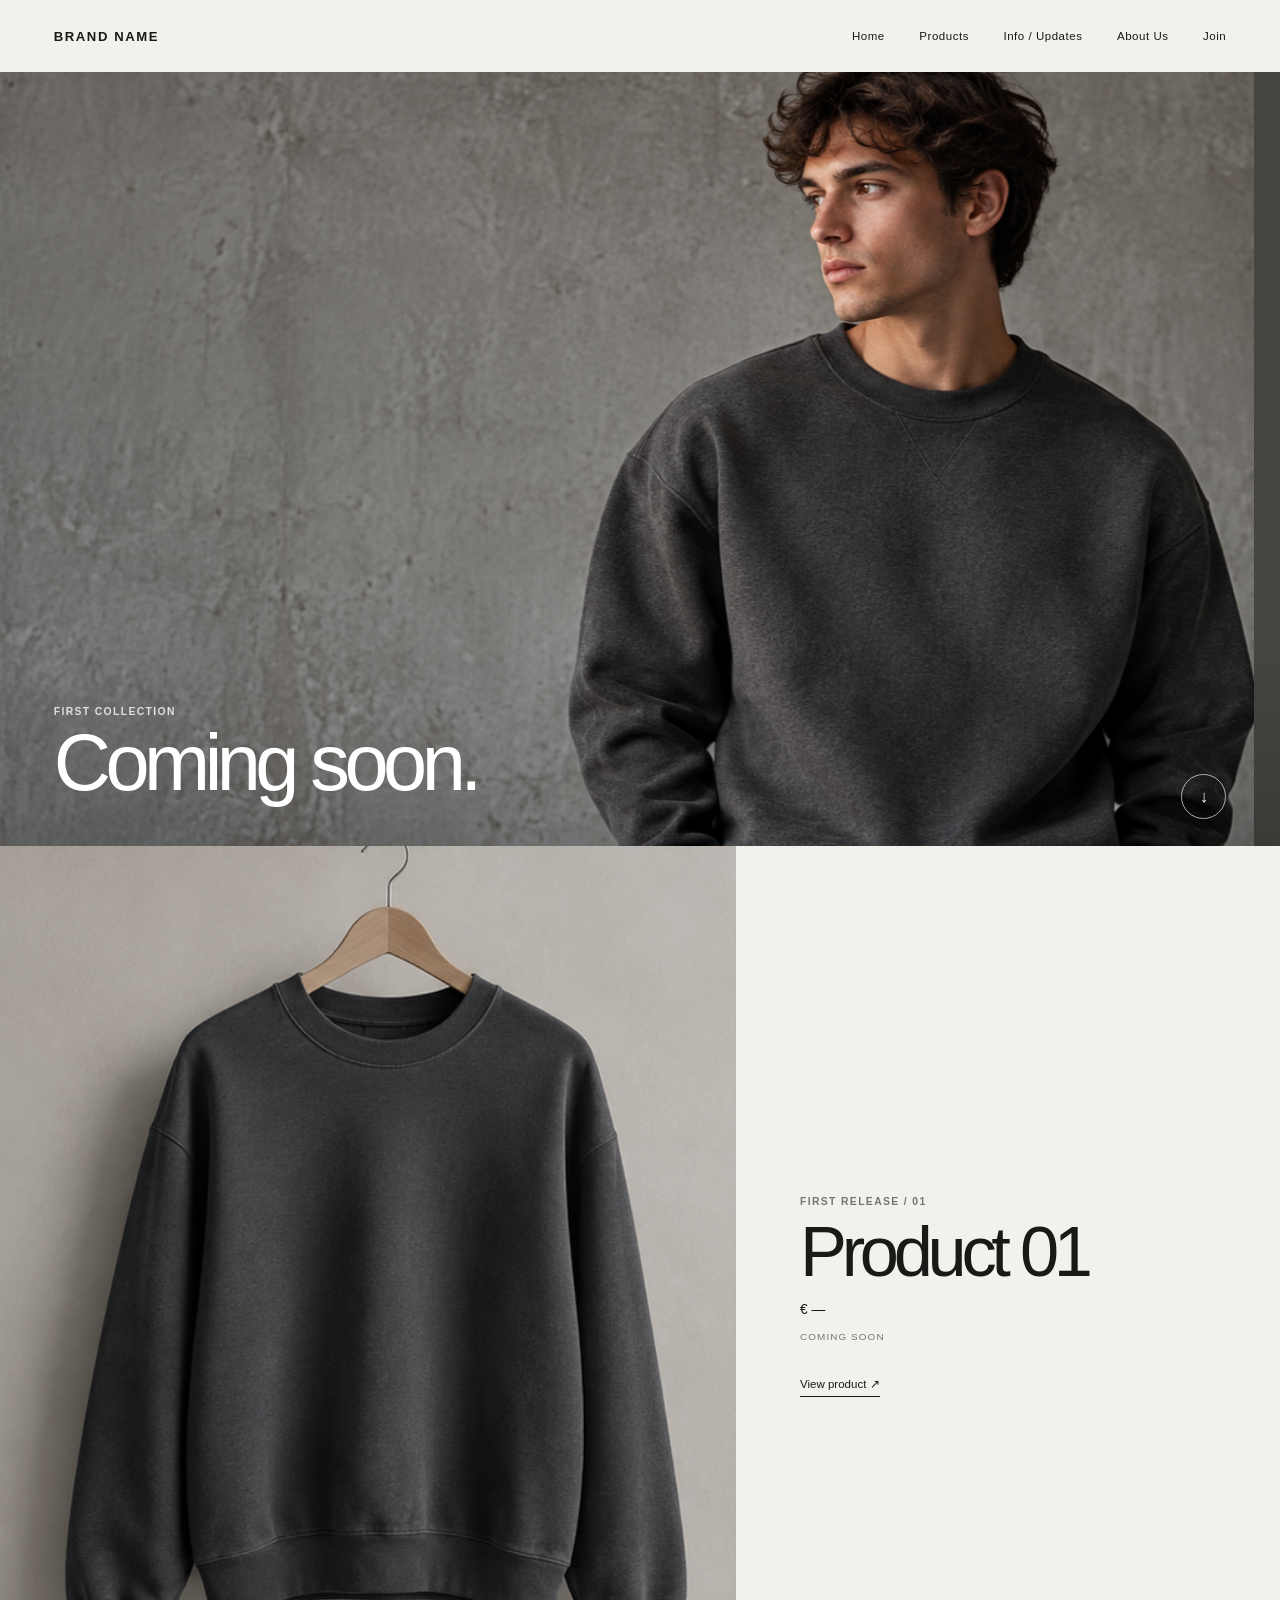
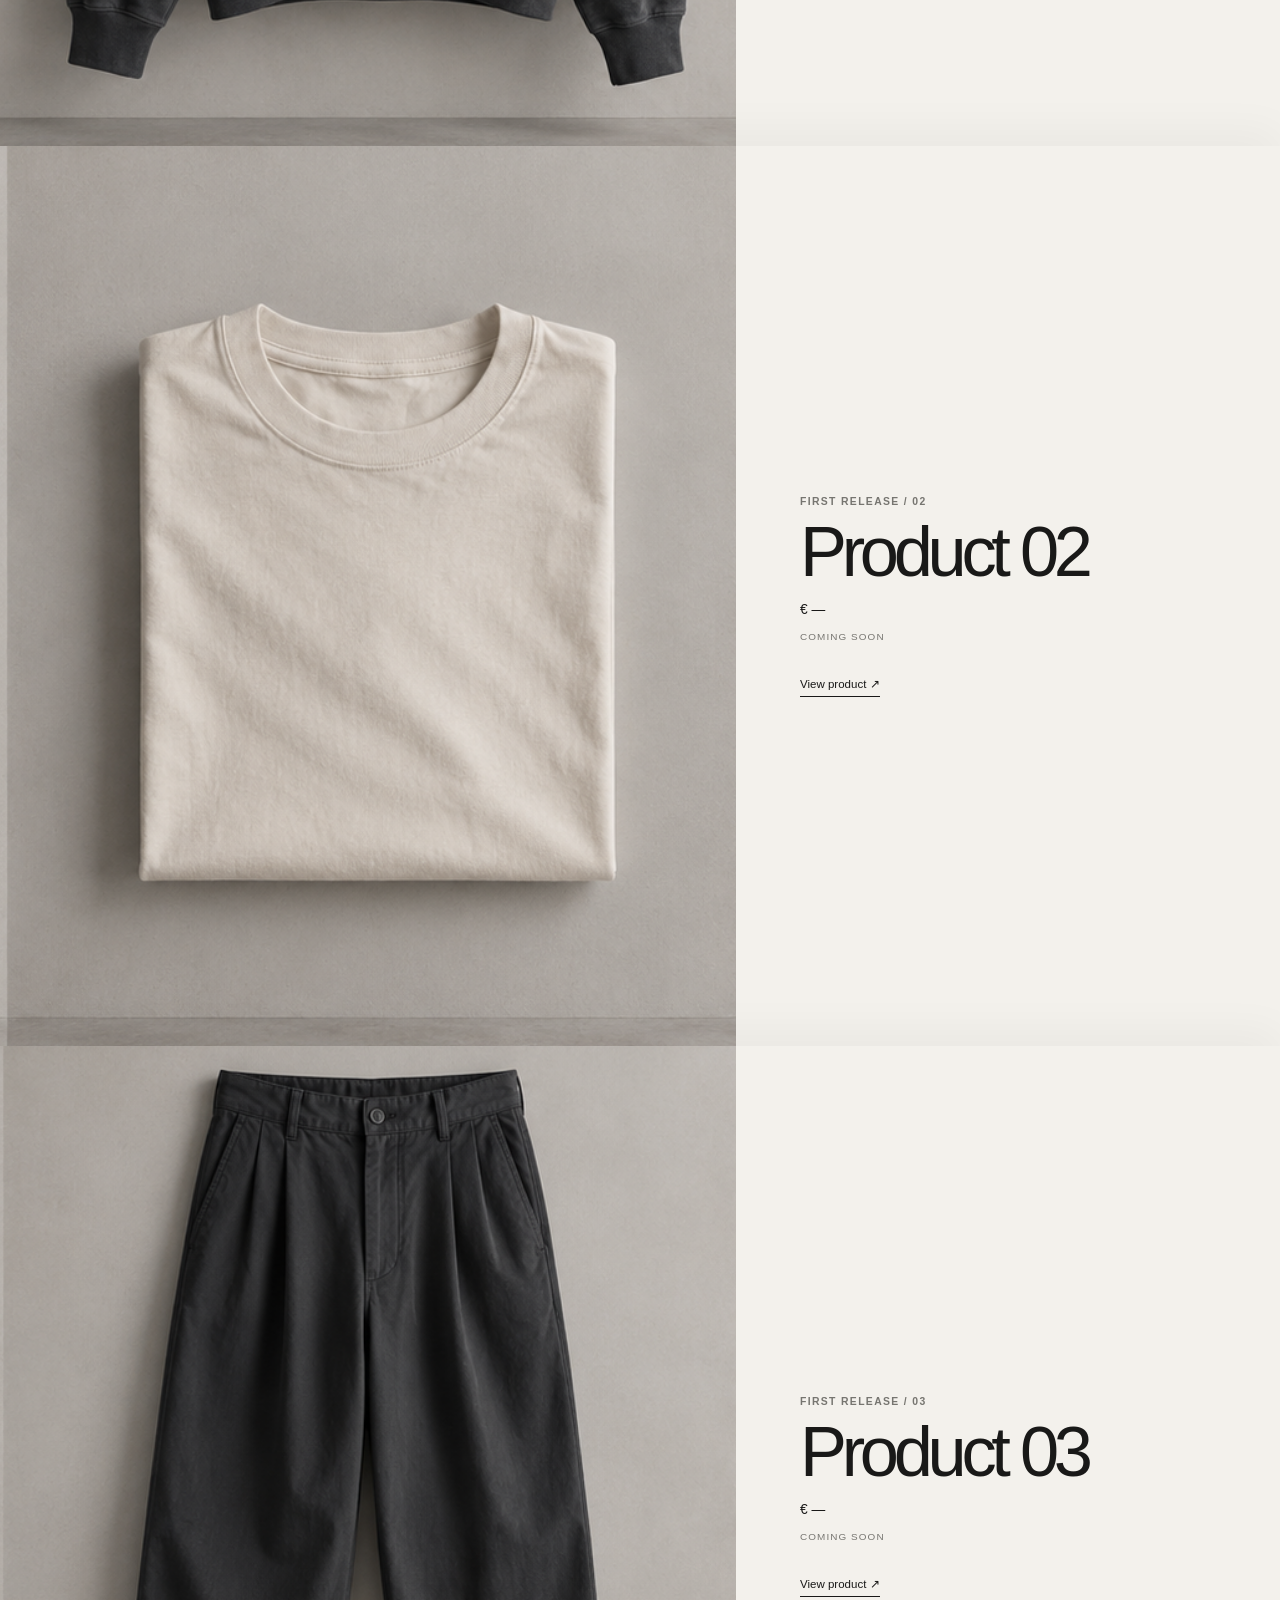
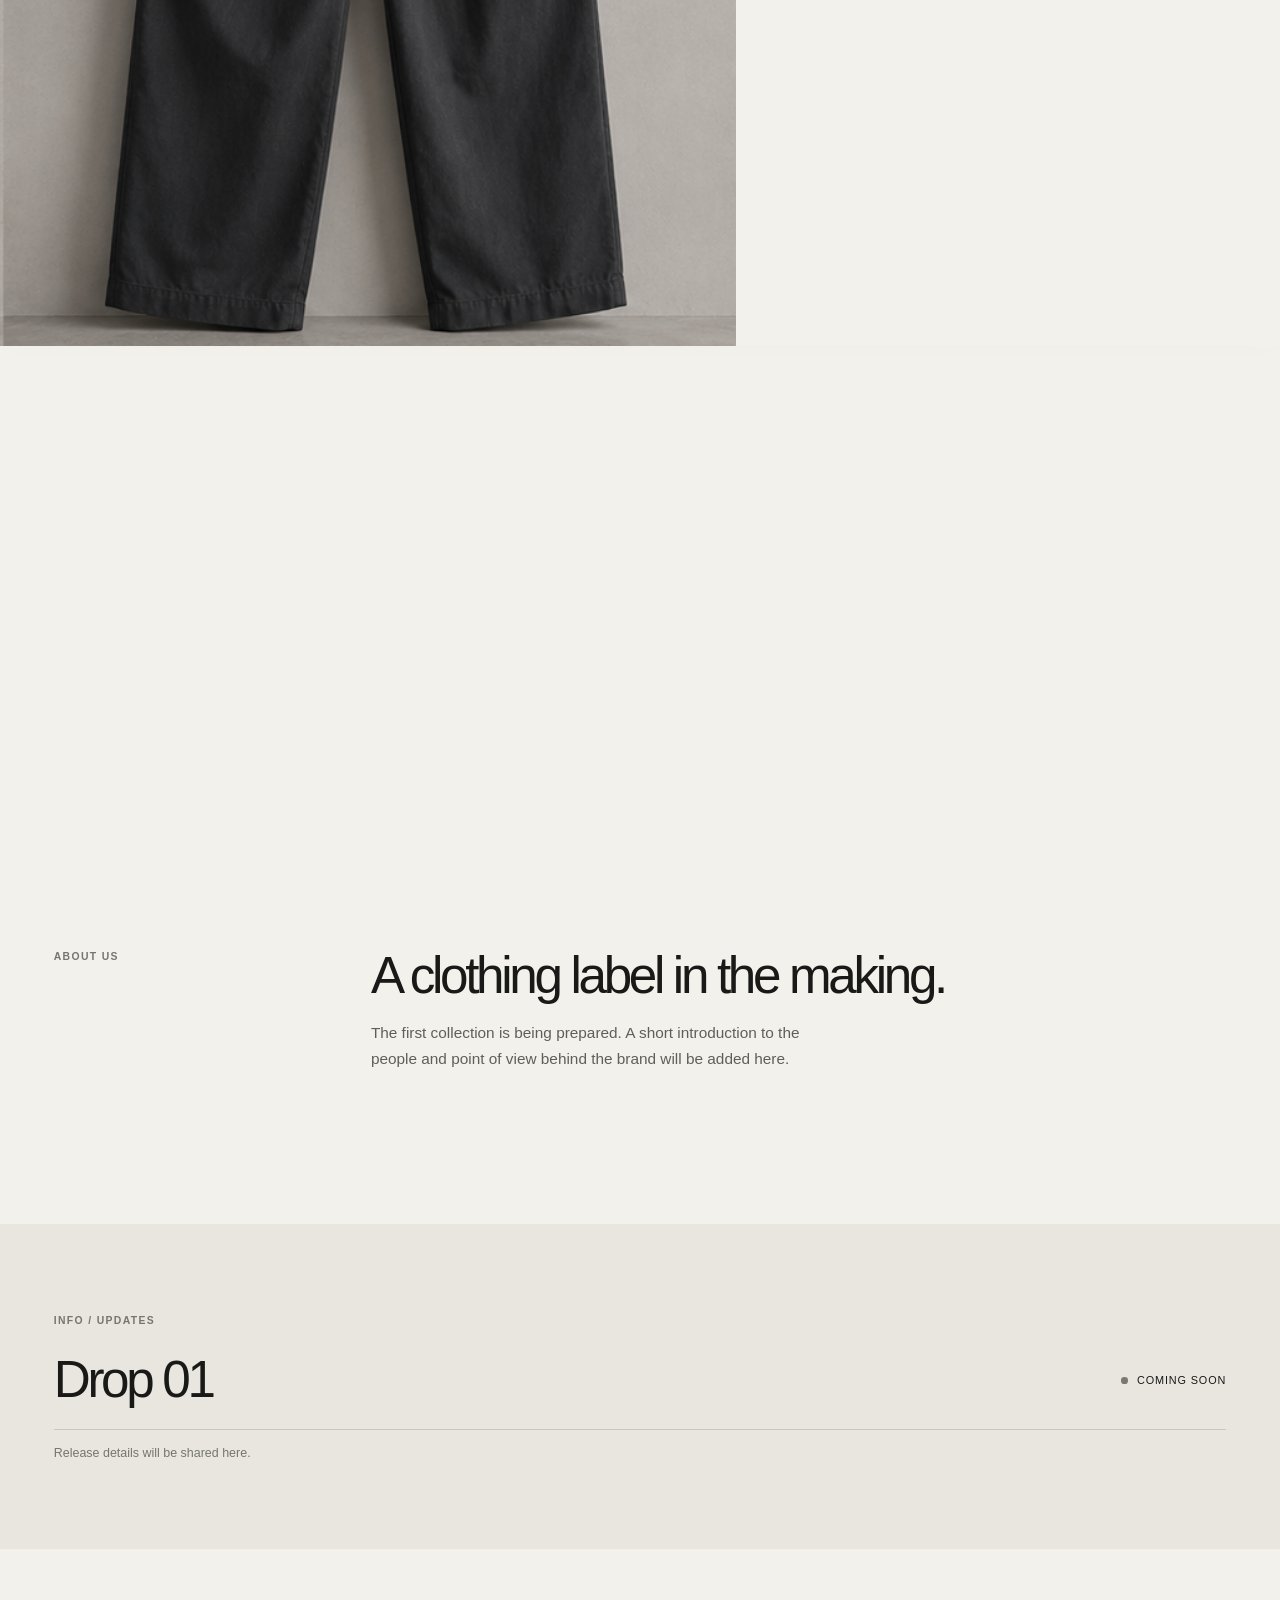
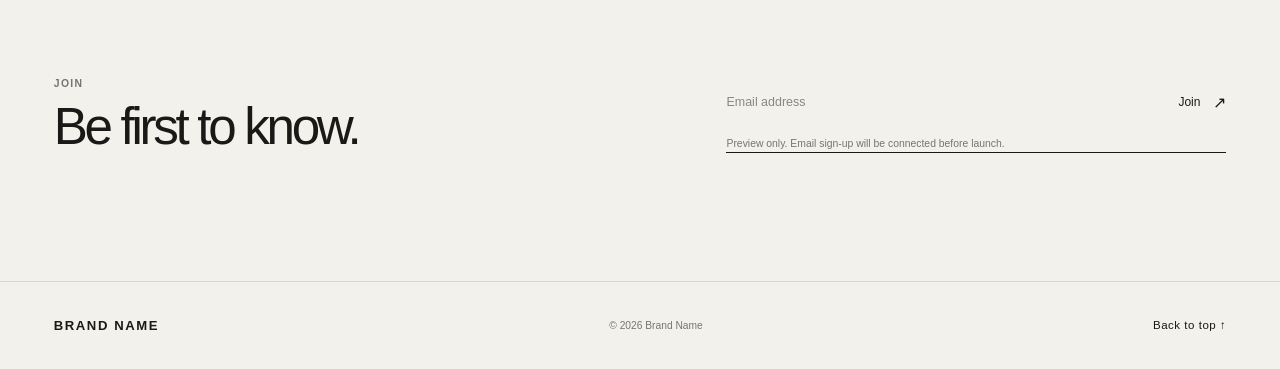
==== index.html @ 7b5a67ce "Initial commit - Fashion site book" ====
<!doctype html>
<html lang="en">
  <head>
    <meta charset="utf-8">
    <meta name="viewport" content="width=device-width, initial-scale=1">
    <meta name="theme-color" content="#f3f1ec">
    <meta name="description" content="A minimal preview for an independent fashion label. First collection coming soon.">
    <title>Brand Name — First Collection</title>
    <link rel="stylesheet" href="styles.css">
    <script src="app.js" defer></script>
  </head>
  <body>
    <a class="skip-link" href="#main">Skip to content</a>

    <header class="site-header" id="top">
      <a class="wordmark" href="#home" aria-label="Brand Name, home">BRAND NAME</a>
      <button class="menu-toggle" type="button" aria-expanded="false" aria-controls="site-nav">
        <span class="menu-toggle__label">Menu</span>
        <span class="menu-toggle__icon" aria-hidden="true"></span>
      </button>
      <nav class="site-nav" id="site-nav" aria-label="Main navigation">
        <a href="#home">Home</a>
        <a href="#products">Products</a>
        <a href="#updates">Info / Updates</a>
        <a href="#about">About Us</a>
        <a href="#join">Join</a>
      </nav>
    </header>

    <main id="main">
      <div class="opening-scene">
        <div class="opening-backdrop" aria-hidden="true">
          <img class="hero__image" src="assets/hero-editorial.png" alt="">
          <div class="hero__shade"></div>
        </div>
        <section class="hero" id="home" aria-labelledby="hero-title">
          <div class="hero__copy">
            <p class="eyebrow">First collection</p>
            <h1 id="hero-title">Coming soon.</h1>
          </div>
          <a class="hero__scroll" href="#products" aria-label="Explore products">
            <span aria-hidden="true">↓</span>
          </a>
        </section>

        <section class="products" id="products" aria-label="The first release">
          <div class="products__inner">
            <div class="product-book" id="product-book" aria-live="polite"></div>
          </div>
        </section>
      </div>

      <section class="intro section-wrap" id="about" aria-labelledby="about-title">
        <p class="eyebrow">About us</p>
        <div class="intro__body">
          <h2 id="about-title">A clothing label in the making.</h2>
          <p>The first collection is being prepared. A short introduction to the people and point of view behind the brand will be added here.</p>
        </div>
      </section>

      <section class="updates" id="updates" aria-labelledby="updates-title">
        <div class="updates__inner">
          <p class="eyebrow">Info / Updates</p>
          <div class="updates__row">
            <h2 id="updates-title">Drop 01</h2>
            <p class="updates__status"><span class="status-dot" aria-hidden="true"></span> Coming soon</p>
          </div>
          <p class="updates__copy">Release details will be shared here.</p>
        </div>
      </section>

      <section class="join section-wrap" id="join" aria-labelledby="join-title">
        <div class="join__copy">
          <p class="eyebrow">Join</p>
          <h2 id="join-title">Be first to know.</h2>
        </div>
        <form class="signup" id="signup-form">
          <label class="visually-hidden" for="email">Email address</label>
          <input id="email" name="email" type="email" placeholder="Email address" autocomplete="email" required>
          <button type="submit">Join <span aria-hidden="true">↗</span></button>
          <p class="signup__note" id="signup-note" aria-live="polite">Preview only. Email sign-up will be connected before launch.</p>
        </form>
      </section>
    </main>

    <footer class="site-footer">
      <a class="wordmark" href="#top">BRAND NAME</a>
      <p>© <span id="year">2026</span> Brand Name</p>
      <a class="back-to-top" href="#top">Back to top ↑</a>
    </footer>
  </body>
</html>
---- styles.css ----
:root {
  color-scheme: light;
  --paper: #f3f1ec;
  --ink: #191918;
  --muted: #767570;
  --line: #d8d6cf;
  --page-gutter: clamp(1.2rem, 4.2vw, 4.5rem);
  --content-width: 1440px;
  font-family: Arial, Helvetica, sans-serif;
  font-synthesis: none;
  text-rendering: optimizeLegibility;
  -webkit-font-smoothing: antialiased;
  -moz-osx-font-smoothing: grayscale;
}

* { box-sizing: border-box; }
html { scroll-behavior: smooth; scroll-padding-top: 5.5rem; }
body { margin: 0; background: var(--paper); color: var(--ink); }
img { display: block; max-width: 100%; }
a { color: inherit; text-decoration: none; }
button, input { color: inherit; font: inherit; }
button, a, input { -webkit-tap-highlight-color: transparent; }
:focus-visible { outline: 2px solid currentColor; outline-offset: 4px; }

.skip-link {
  position: fixed; z-index: 20; top: .75rem; left: .75rem; padding: .75rem 1rem;
  transform: translateY(-160%); background: var(--ink); color: var(--paper);
}
.skip-link:focus { transform: translateY(0); }

.site-header {
  position: relative; z-index: 10; display: flex; align-items: center; justify-content: space-between;
  min-height: 4.5rem; padding: 0 var(--page-gutter); background: var(--paper);
}
.wordmark { font-size: .82rem; font-weight: 700; letter-spacing: .12em; white-space: nowrap; }
.site-nav { display: flex; align-items: center; gap: clamp(1.1rem, 2.7vw, 2.7rem); }
.site-nav a, .back-to-top { font-size: .72rem; letter-spacing: .045em; }
.site-nav a { transition: opacity .18s ease; }
.site-nav a:hover, .back-to-top:hover { opacity: .55; }
.menu-toggle { display: none; }

.opening-scene { position: relative; isolation: isolate; }
.opening-backdrop { position: sticky; z-index: 0; top: 0; height: 100svh; margin-bottom: -100svh; overflow: hidden; background: #454542; }
.hero { position: relative; z-index: 1; height: min(100svh, 960px); min-height: 520px; overflow: visible; color: #fff; }
.hero__image { position: absolute; inset: -2%; width: 104%; height: 104%; object-fit: cover; object-position: center 38%; transform: translate3d(var(--hero-x, 0), var(--hero-y, 0), 0) scale(var(--hero-scale, 1)); transition: transform .7s cubic-bezier(.2,.7,.2,1); will-change: transform; }
.hero__shade { position: absolute; inset: 0; background: linear-gradient(90deg, rgb(0 0 0 / 28%), transparent 70%), linear-gradient(0deg, rgb(0 0 0 / 23%), transparent 36%); }
.hero__copy { position: absolute; left: var(--page-gutter); bottom: clamp(10rem, 19vh, 13rem); transform: translate3d(calc(var(--hero-x, 0) * -.28), calc(var(--hero-y, 0) * -.28), 0); transition: transform .7s cubic-bezier(.2,.7,.2,1); }
.eyebrow { margin: 0; color: var(--muted); font-size: .65rem; font-weight: 600; letter-spacing: .13em; line-height: 1.4; text-transform: uppercase; }
.hero .eyebrow { color: rgb(255 255 255 / 78%); }
.hero h1 { margin: .42rem 0 0; font-size: clamp(2.5rem, 6.2vw, 6.6rem); font-weight: 500; letter-spacing: -.07em; line-height: .94; }
.hero__scroll { position: absolute; right: var(--page-gutter); bottom: clamp(9rem, 17vh, 12rem); display: grid; width: 2.8rem; height: 2.8rem; place-items: center; border: 1px solid rgb(255 255 255 / 65%); border-radius: 50%; color: #fff; font-size: 1.05rem; transition: color .25s ease, background .25s ease, transform .3s cubic-bezier(.2,.7,.2,1); animation: settle 2.8s ease-in-out infinite; }
.hero__scroll:hover { background: #fff; color: var(--ink); transform: scale(1.08); animation-play-state: paused; }
@keyframes settle { 50% { translate: 0 6px; } }

.section-wrap { width: min(100%, var(--content-width)); margin-inline: auto; padding-inline: var(--page-gutter); }
.intro { display: grid; grid-template-columns: minmax(130px, .5fr) 1.5fr; gap: 2rem; padding-block: clamp(5.5rem, 12vw, 11rem); }
.intro__body { max-width: 720px; }
.intro h2, .section-heading h2, .updates h2, .join h2 { margin: 0; font-size: clamp(2rem, 4vw, 4.3rem); font-weight: 500; letter-spacing: -.065em; line-height: 1.02; }
.intro__body p { max-width: 430px; margin: 1.15rem 0 0; color: #5f5e59; font-size: clamp(.92rem, 1.2vw, 1.05rem); line-height: 1.65; }

.products { position: relative; z-index: 2; width: 100%; margin-top: -14svh; padding: 0; background: transparent; }
.products__inner { width: 100%; margin-inline: auto; }
.book-entry { position: relative; z-index: var(--page-order); height: 150svh; margin-bottom: -50svh; }
.book-entry:last-child { margin-bottom: 0; }
.book-page { position: sticky; top: 0; z-index: 1; display: grid; grid-template-columns: minmax(0, 1.15fr) minmax(300px, .85fr); height: 100svh; min-height: 560px; overflow: hidden; background: var(--paper); box-shadow: 0 -1rem 2.5rem rgb(0 0 0 / 4%); }
.book-page__image { min-width: 0; background-color: #dedbd4; background-image: url("assets/product-placeholders.png"); background-repeat: no-repeat; background-size: 300% auto; background-position-y: 45%; }
.book-page__image--1 { background-position-x: 0%; }
.book-page__image--2 { background-position-x: 50%; }
.book-page__image--3 { background-position-x: 100%; }
.book-page__info { display: flex; flex-direction: column; justify-content: center; align-items: flex-start; padding: clamp(1.5rem, 5vw, 6rem); }
.book-page__info h2 { margin: .6rem 0 1rem; font-size: clamp(2.3rem, 5.5vw, 6rem); font-weight: 500; letter-spacing: -.075em; line-height: .95; }
.book-page__price { margin: 0; font-size: .86rem; }
.book-page__availability { margin: .85rem 0 0; color: var(--muted); font-size: .62rem; letter-spacing: .11em; text-transform: uppercase; }
.book-page__link { margin-top: 2.2rem; padding-bottom: .3rem; border-bottom: 1px solid currentColor; font-size: .72rem; transition: opacity .2s ease; }
.book-page__link:hover { opacity: .55; }

.updates { padding: clamp(3.5rem, 7vw, 6.5rem) var(--page-gutter); background: #e8e6df; }
.updates__inner { width: min(100%, calc(var(--content-width) - var(--page-gutter) * 2)); margin-inline: auto; }
.updates__row { display: flex; align-items: center; justify-content: space-between; gap: 1.5rem; margin-top: 1.6rem; padding-bottom: 1.4rem; border-bottom: 1px solid #c9c7c0; }
.updates__status { display: flex; align-items: center; gap: .55rem; margin: 0; font-size: .68rem; text-transform: uppercase; letter-spacing: .08em; white-space: nowrap; }
.status-dot { width: .42rem; height: .42rem; border-radius: 50%; background: #797970; }
.updates__copy { margin: 1rem 0 0; color: var(--muted); font-size: .78rem; }

.join { display: grid; grid-template-columns: 1fr minmax(250px, .8fr); align-items: end; gap: 3rem; padding-block: clamp(5rem, 10vw, 9rem); }
.join h2 { margin-top: .55rem; }
.signup { display: grid; grid-template-columns: 1fr auto; align-items: center; border-bottom: 1px solid var(--ink); }
.signup input { min-width: 0; padding: .85rem 0; border: 0; border-radius: 0; background: transparent; font-size: .78rem; }
.signup input::placeholder { color: #898781; opacity: 1; }
.signup input:focus { outline: 0; }
.signup:focus-within { outline: 2px solid var(--ink); outline-offset: 5px; }
.signup button { display: flex; align-items: center; gap: .8rem; padding: .85rem 0 .85rem 1rem; border: 0; background: none; cursor: pointer; font-size: .75rem; }
.signup button span { font-size: 1rem; transition: transform .18s ease; }
.signup button:hover span { transform: translate(2px, -2px); }
.signup__note { grid-column: 1 / -1; margin: .7rem 0 0; color: var(--muted); font-size: .65rem; line-height: 1.5; }
.visually-hidden { position: absolute; width: 1px; height: 1px; overflow: hidden; clip: rect(0, 0, 0, 0); white-space: nowrap; clip-path: inset(50%); }

.site-footer { display: flex; align-items: center; justify-content: space-between; gap: 1rem; min-height: 5.5rem; padding: 1.2rem var(--page-gutter); border-top: 1px solid var(--line); }
.site-footer p { margin: 0; color: var(--muted); font-size: .64rem; }

.product-banner { display: grid; grid-template-columns: minmax(0, 1.35fr) minmax(260px, .65fr); min-height: calc(100svh - 4.5rem); }
.product-banner__image { min-height: 480px; background-color: #dedbd4; background-image: url("assets/product-placeholders.png"); background-repeat: no-repeat; background-size: 300% auto; }
.product-banner__image--one { background-position: 0% 45%; }
.product-banner__image--two { background-position: 50% 45%; }
.product-banner__image--three { background-position: 100% 45%; }
.product-banner__info { display: flex; flex-direction: column; justify-content: flex-end; align-items: flex-start; padding: clamp(1.5rem, 4vw, 4rem); background: var(--paper); }
.product-banner__back { margin-bottom: auto; font-size: .7rem; }
.product-banner__back:hover { opacity: .55; }
.product-banner__info h1 { margin: .5rem 0 1.2rem; font-size: clamp(2.1rem, 4vw, 4rem); font-weight: 500; letter-spacing: -.065em; line-height: 1; }
.product-banner__price { margin: 0; font-size: .88rem; }
.product-banner__availability { margin: 1.2rem 0 0; color: var(--muted); font-size: .64rem; letter-spacing: .11em; text-transform: uppercase; }
.product-banner__note { max-width: 21rem; margin: 1rem 0 0; color: var(--muted); font-size: .72rem; line-height: 1.55; }

html.motion-ready .reveal { opacity: 0; transform: translateY(20px); transition: opacity .7s ease, transform .7s cubic-bezier(.2,.7,.2,1); }
html.motion-ready .reveal.is-visible { opacity: 1; transform: translateY(0); }

@media (min-width: 1500px) {
  .hero__image { object-position: center 35%; }
}

@media (max-width: 760px) {
  html { scroll-padding-top: 4.5rem; }
  .site-header { min-height: 4.1rem; }
  .menu-toggle { display: inline-flex; align-items: center; gap: .7rem; padding: .6rem 0 .6rem .8rem; border: 0; background: transparent; cursor: pointer; }
  .menu-toggle__label { font-size: .7rem; }
  .menu-toggle__icon, .menu-toggle__icon::before { display: block; width: 1rem; height: 1px; background: currentColor; transition: transform .2s ease; }
  .menu-toggle__icon { position: relative; }
  .menu-toggle__icon::before { content: ""; position: absolute; top: -.32rem; }
  .menu-toggle[aria-expanded="true"] .menu-toggle__icon { transform: rotate(45deg); }
  .menu-toggle[aria-expanded="true"] .menu-toggle__icon::before { top: 0; transform: rotate(-90deg); }
  .site-nav { position: absolute; top: 100%; right: 0; left: 0; display: none; align-items: stretch; gap: 0; padding: .5rem var(--page-gutter) 1.2rem; background: var(--paper); }
  .site-nav.is-open { display: flex; flex-direction: column; }
  .site-nav a { padding: .8rem 0; border-top: 1px solid var(--line); font-size: .78rem; }
  .hero { height: 100svh; min-height: 500px; }
  .hero__image { object-position: 57% center; }
  .hero__shade { background: linear-gradient(0deg, rgb(0 0 0 / 30%), transparent 55%); }
  .hero__copy { bottom: 18vh; }
  .hero__scroll { right: var(--page-gutter); bottom: 16vh; }
  .intro { grid-template-columns: 1fr; gap: 1.4rem; padding-block: 5rem; }
  .products { margin-top: -12svh; }
  .book-entry { height: 125svh; margin-bottom: -25svh; }
  .book-entry:last-child { margin-bottom: 0; }
  .book-page { grid-template-columns: 1fr; grid-template-rows: 61% 39%; height: 100svh; min-height: 580px; }
  .book-page__info { justify-content: center; padding: 1.2rem var(--page-gutter) 1.4rem; }
  .book-page__info h2 { margin: .3rem 0 .55rem; font-size: clamp(2rem, 8vw, 3.2rem); }
  .book-page__availability { margin-top: .5rem; }
  .book-page__link { margin-top: .9rem; }
  .book-page__image { background-position-y: 44%; }
  .updates__row { align-items: end; }
  .join { grid-template-columns: 1fr; gap: 2rem; padding-block: 5rem; }
  .site-footer { display: grid; grid-template-columns: 1fr auto; min-height: 6rem; }
  .site-footer p { grid-column: 1; grid-row: 2; }
  .back-to-top { grid-column: 2; grid-row: 1 / span 2; }
  .product-banner { grid-template-columns: 1fr; min-height: calc(100svh - 4.1rem); }
  .product-banner__image { min-height: 54svh; }
  .product-banner__info { min-height: 46svh; }
}

@media (max-width: 390px) {
  .hero { min-height: 480px; }
}

@media (prefers-reduced-motion: reduce) {
  *, *::before, *::after { scroll-behavior: auto !important; transition-duration: .01ms !important; animation-duration: .01ms !important; animation-iteration-count: 1 !important; }
}
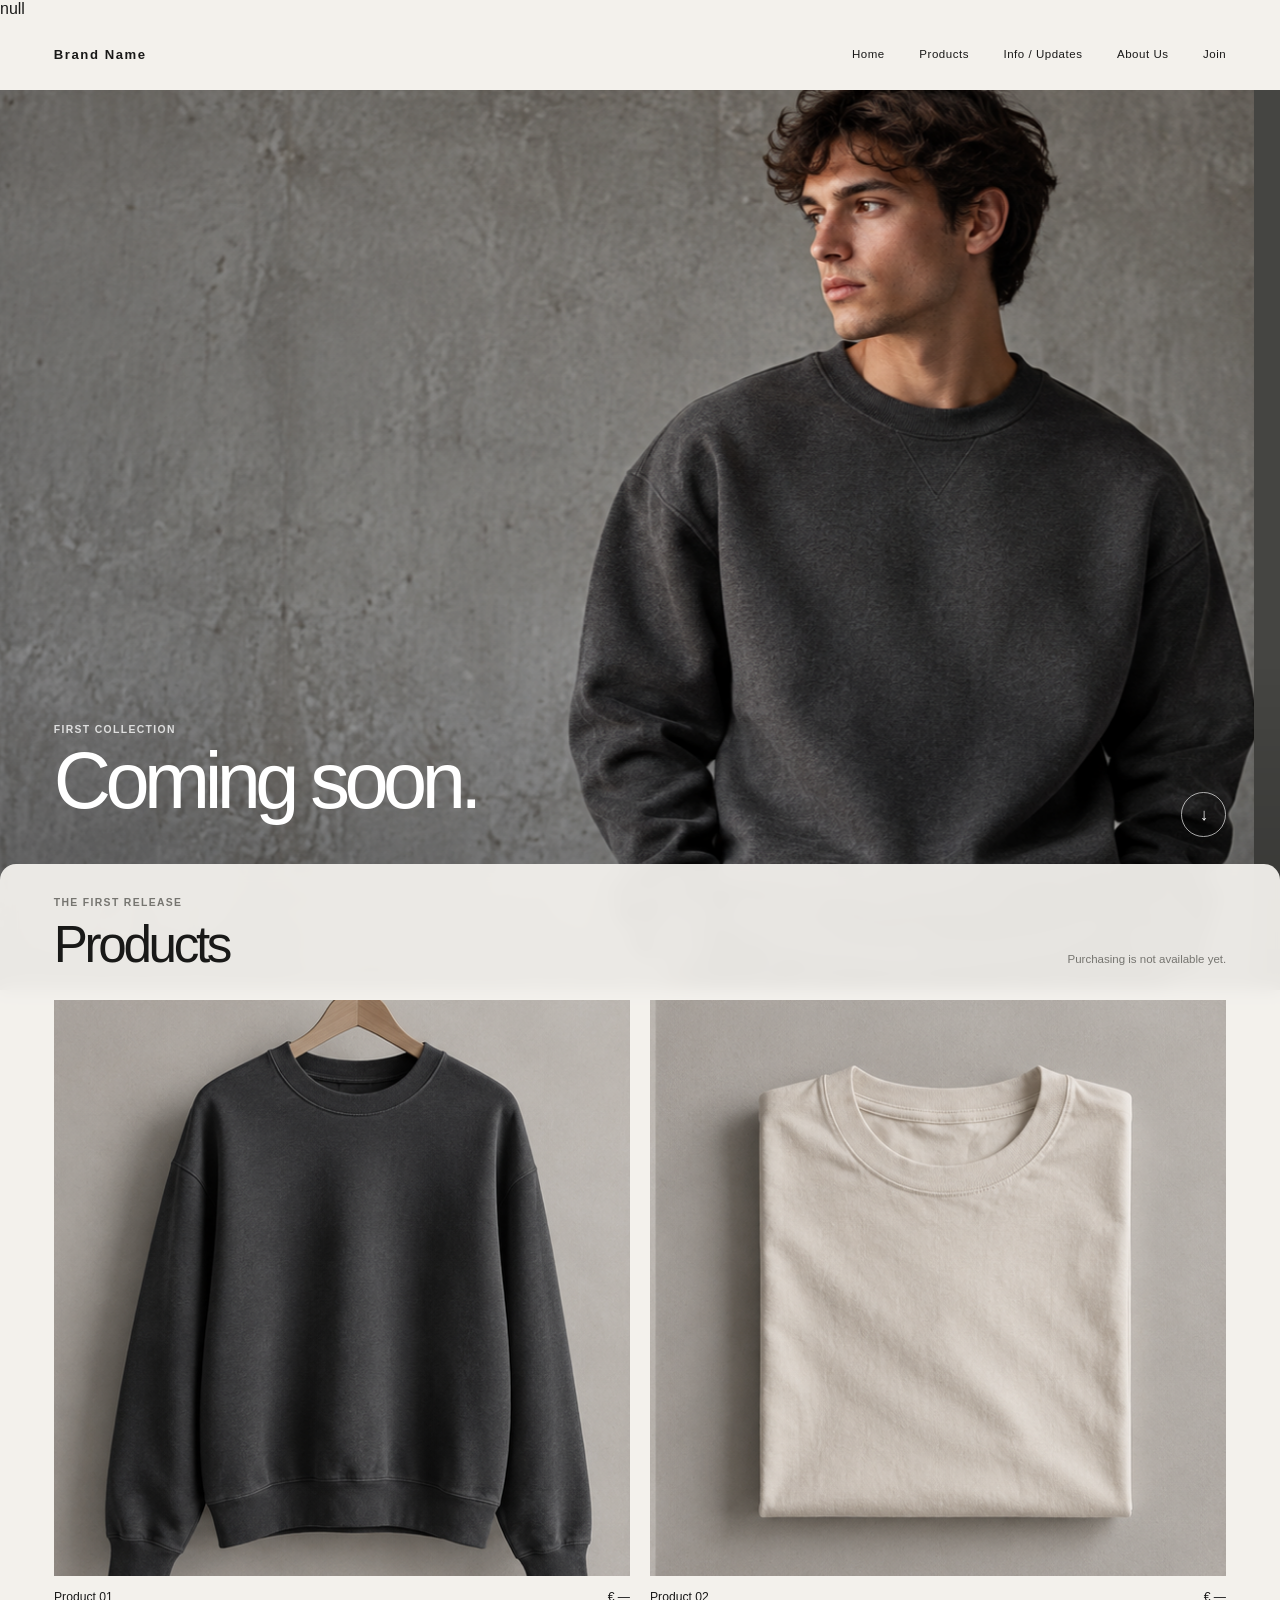
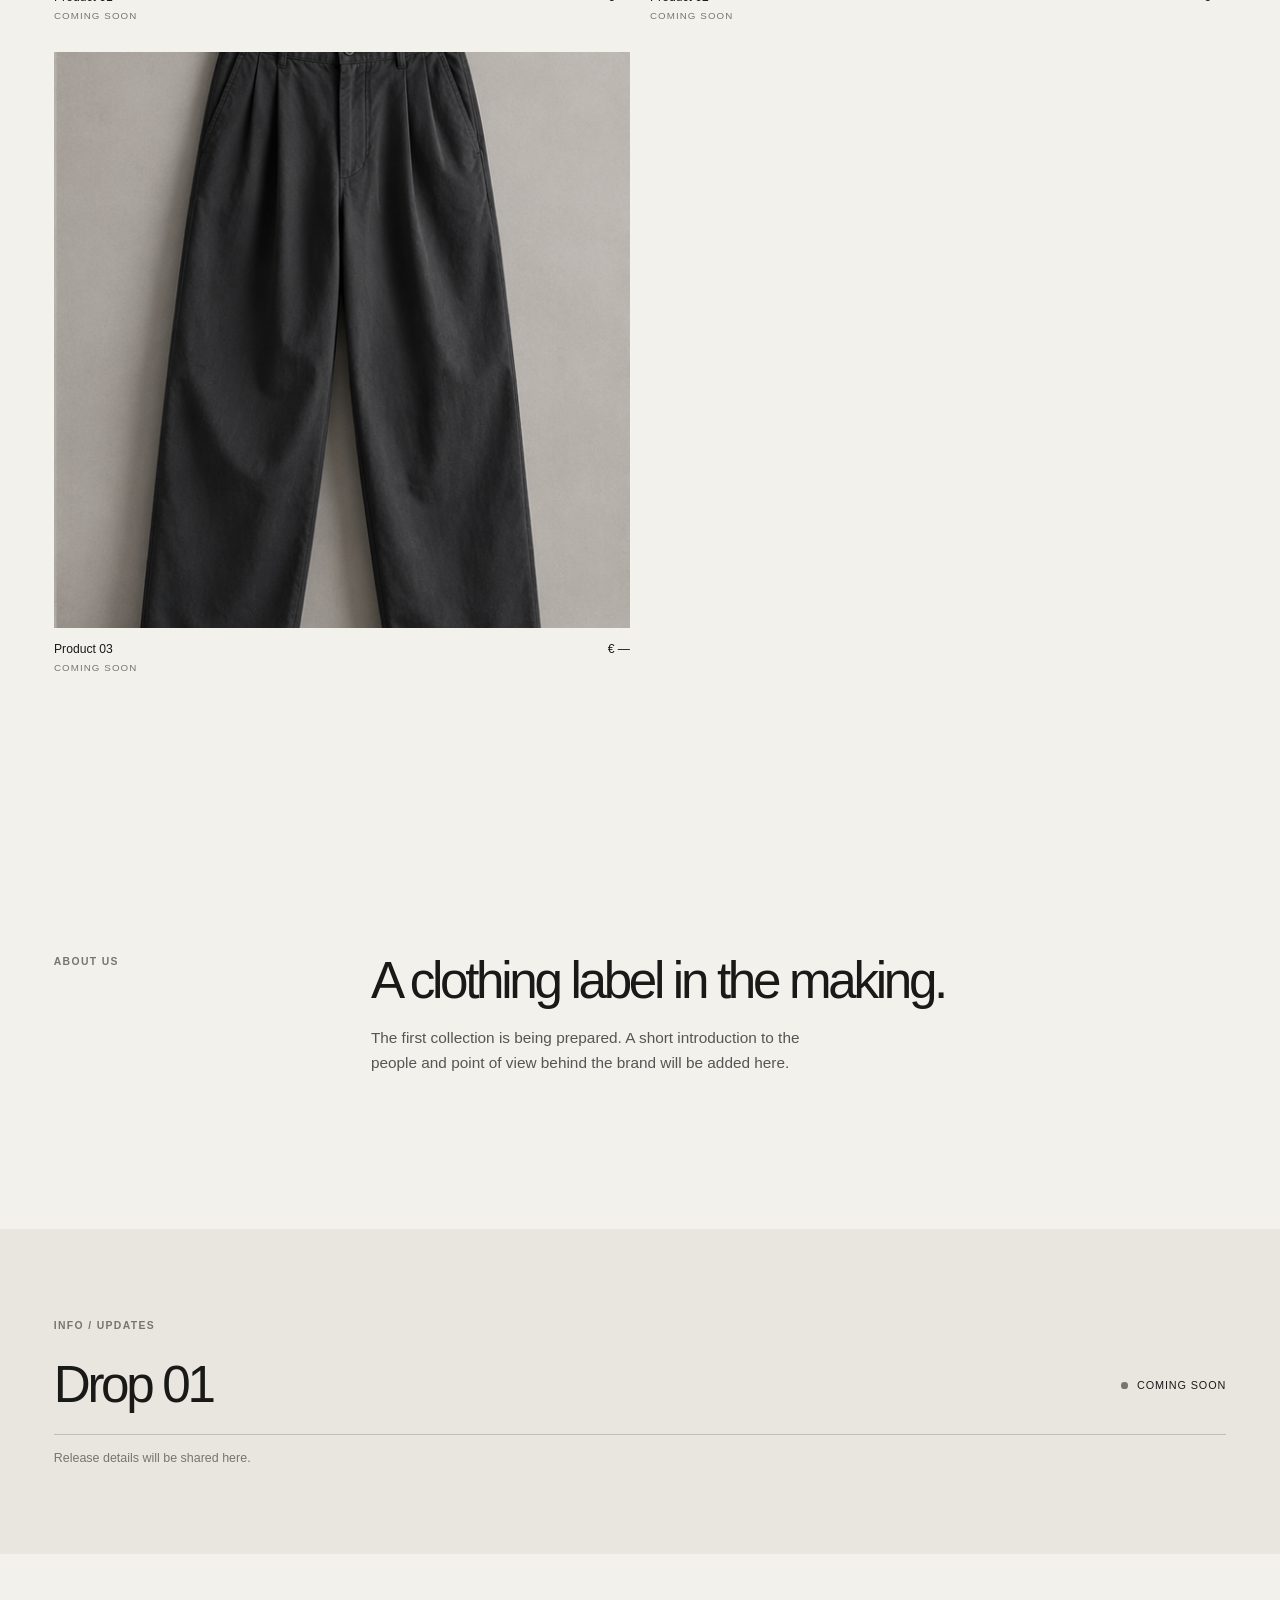
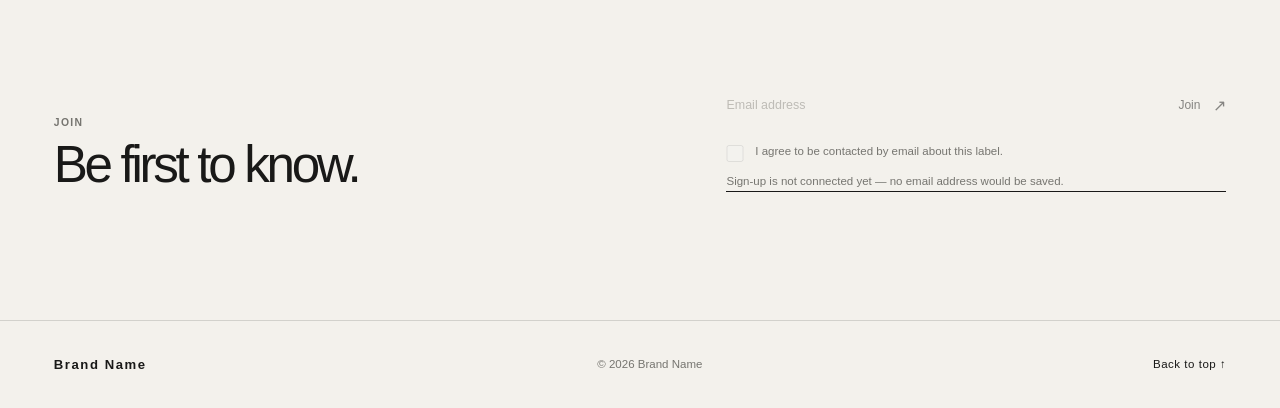
==== commit efa12ede: "Add Admin CMS, Firebase backend integration, mock mode, and dynamic storefront" ====
--- a/index.html
+++ b/index.html
@@ -1,5 +1,5 @@
 <!doctype html>
-<html lang="en">
+<html lang="en" class="is-loading">
   <head>
     <meta charset="utf-8">
     <meta name="viewport" content="width=device-width, initial-scale=1">
@@ -7,86 +7,12 @@
     <meta name="description" content="A minimal preview for an independent fashion label. First collection coming soon.">
     <title>Brand Name — First Collection</title>
     <link rel="stylesheet" href="styles.css">
-    <script src="app.js" defer></script>
+    <script type="module" src="app.js"></script>
   </head>
   <body>
-    <a class="skip-link" href="#main">Skip to content</a>
-
-    <header class="site-header" id="top">
-      <a class="wordmark" href="#home" aria-label="Brand Name, home">BRAND NAME</a>
-      <button class="menu-toggle" type="button" aria-expanded="false" aria-controls="site-nav">
-        <span class="menu-toggle__label">Menu</span>
-        <span class="menu-toggle__icon" aria-hidden="true"></span>
-      </button>
-      <nav class="site-nav" id="site-nav" aria-label="Main navigation">
-        <a href="#home">Home</a>
-        <a href="#products">Products</a>
-        <a href="#updates">Info / Updates</a>
-        <a href="#about">About Us</a>
-        <a href="#join">Join</a>
-      </nav>
-    </header>
-
-    <main id="main">
-      <div class="opening-scene">
-        <div class="opening-backdrop" aria-hidden="true">
-          <img class="hero__image" src="assets/hero-editorial.png" alt="">
-          <div class="hero__shade"></div>
-        </div>
-        <section class="hero" id="home" aria-labelledby="hero-title">
-          <div class="hero__copy">
-            <p class="eyebrow">First collection</p>
-            <h1 id="hero-title">Coming soon.</h1>
-          </div>
-          <a class="hero__scroll" href="#products" aria-label="Explore products">
-            <span aria-hidden="true">↓</span>
-          </a>
-        </section>
-
-        <section class="products" id="products" aria-label="The first release">
-          <div class="products__inner">
-            <div class="product-book" id="product-book" aria-live="polite"></div>
-          </div>
-        </section>
-      </div>
-
-      <section class="intro section-wrap" id="about" aria-labelledby="about-title">
-        <p class="eyebrow">About us</p>
-        <div class="intro__body">
-          <h2 id="about-title">A clothing label in the making.</h2>
-          <p>The first collection is being prepared. A short introduction to the people and point of view behind the brand will be added here.</p>
-        </div>
-      </section>
-
-      <section class="updates" id="updates" aria-labelledby="updates-title">
-        <div class="updates__inner">
-          <p class="eyebrow">Info / Updates</p>
-          <div class="updates__row">
-            <h2 id="updates-title">Drop 01</h2>
-            <p class="updates__status"><span class="status-dot" aria-hidden="true"></span> Coming soon</p>
-          </div>
-          <p class="updates__copy">Release details will be shared here.</p>
-        </div>
-      </section>
-
-      <section class="join section-wrap" id="join" aria-labelledby="join-title">
-        <div class="join__copy">
-          <p class="eyebrow">Join</p>
-          <h2 id="join-title">Be first to know.</h2>
-        </div>
-        <form class="signup" id="signup-form">
-          <label class="visually-hidden" for="email">Email address</label>
-          <input id="email" name="email" type="email" placeholder="Email address" autocomplete="email" required>
-          <button type="submit">Join <span aria-hidden="true">↗</span></button>
-          <p class="signup__note" id="signup-note" aria-live="polite">Preview only. Email sign-up will be connected before launch.</p>
-        </form>
-      </section>
-    </main>
-
-    <footer class="site-footer">
-      <a class="wordmark" href="#top">BRAND NAME</a>
-      <p>© <span id="year">2026</span> Brand Name</p>
-      <a class="back-to-top" href="#top">Back to top ↑</a>
-    </footer>
+    <div id="app">
+      <p class="loading-note" role="status">Loading…</p>
+      <noscript><p class="loading-note">This site needs JavaScript enabled to display its content.</p></noscript>
+    </div>
   </body>
 </html>
--- a/styles.css
+++ b/styles.css
@@ -3,10 +3,16 @@
   --paper: #f3f1ec;
   --ink: #191918;
   --muted: #767570;
-  --line: #d8d6cf;
+  --surface: #e8e6df;
+  --line: color-mix(in srgb, var(--ink) 15%, var(--paper));
   --page-gutter: clamp(1.2rem, 4.2vw, 4.5rem);
   --content-width: 1440px;
-  font-family: Arial, Helvetica, sans-serif;
+  --density: 1;
+  --motion: 1;
+  --text-scale: 1;
+  --font-body: Arial, Helvetica, sans-serif;
+  --font-heading: Arial, Helvetica, sans-serif;
+  font-family: var(--font-body);
   font-synthesis: none;
   text-rendering: optimizeLegibility;
   -webkit-font-smoothing: antialiased;
@@ -14,8 +20,15 @@
 }
 
 * { box-sizing: border-box; }
-html { scroll-behavior: smooth; scroll-padding-top: 5.5rem; }
-body { margin: 0; background: var(--paper); color: var(--ink); }
+html { scroll-behavior: smooth; scroll-padding-top: 5.5rem; font-size: calc(100% * var(--text-scale)); }
+body { margin: 0; background: var(--paper); color: var(--ink); font-family: var(--font-body); }
+h1, h2 { font-family: var(--font-heading); }
+html.is-loading body { min-height: 100svh; }
+.loading-note { margin: 0; padding: 2rem var(--page-gutter); color: var(--muted); font-size: .8rem; }
+.preview-bar { position: sticky; z-index: 30; top: 0; margin: 0; padding: .55rem var(--page-gutter); background: var(--ink); color: var(--paper); font-size: .7rem; text-align: center; }
+.empty-note { grid-column: 1 / -1; margin: 0; color: var(--muted); font-size: .8rem; }
+.is-missing { background: #dedbd4; min-height: 6rem; }
+.is-sprite { background-color: #dedbd4; background-image: url("assets/product-placeholders.png"); background-repeat: no-repeat; background-size: 300% auto; }
 img { display: block; max-width: 100%; }
 a { color: inherit; text-decoration: none; }
 button, input { color: inherit; font: inherit; }
@@ -42,7 +55,7 @@
 .opening-scene { position: relative; isolation: isolate; }
 .opening-backdrop { position: sticky; z-index: 0; top: 0; height: 100svh; margin-bottom: -100svh; overflow: hidden; background: #454542; }
 .hero { position: relative; z-index: 1; height: min(100svh, 960px); min-height: 520px; overflow: visible; color: #fff; }
-.hero__image { position: absolute; inset: -2%; width: 104%; height: 104%; object-fit: cover; object-position: center 38%; transform: translate3d(var(--hero-x, 0), var(--hero-y, 0), 0) scale(var(--hero-scale, 1)); transition: transform .7s cubic-bezier(.2,.7,.2,1); will-change: transform; }
+.hero__image { position: absolute; inset: -2%; width: 104%; height: 104%; object-fit: cover; object-position: var(--hero-pos, 50% 38%); transform: translate3d(var(--hero-x, 0), var(--hero-y, 0), 0) scale(var(--hero-scale, 1)); transition: transform .7s cubic-bezier(.2,.7,.2,1); will-change: transform; }
 .hero__shade { position: absolute; inset: 0; background: linear-gradient(90deg, rgb(0 0 0 / 28%), transparent 70%), linear-gradient(0deg, rgb(0 0 0 / 23%), transparent 36%); }
 .hero__copy { position: absolute; left: var(--page-gutter); bottom: clamp(10rem, 19vh, 13rem); transform: translate3d(calc(var(--hero-x, 0) * -.28), calc(var(--hero-y, 0) * -.28), 0); transition: transform .7s cubic-bezier(.2,.7,.2,1); }
 .eyebrow { margin: 0; color: var(--muted); font-size: .65rem; font-weight: 600; letter-spacing: .13em; line-height: 1.4; text-transform: uppercase; }
@@ -53,35 +66,43 @@
 @keyframes settle { 50% { translate: 0 6px; } }
 
 .section-wrap { width: min(100%, var(--content-width)); margin-inline: auto; padding-inline: var(--page-gutter); }
-.intro { display: grid; grid-template-columns: minmax(130px, .5fr) 1.5fr; gap: 2rem; padding-block: clamp(5.5rem, 12vw, 11rem); }
+.intro { display: grid; grid-template-columns: minmax(130px, .5fr) 1.5fr; gap: 2rem; padding-block: calc(clamp(5.5rem, 12vw, 11rem) * var(--density)); }
 .intro__body { max-width: 720px; }
+.intro__figure { margin: 2.2rem 0 0; }
+.intro__figure img, .intro__figure .is-sprite { width: 100%; max-width: 640px; aspect-ratio: 4 / 5; object-fit: cover; }
 .intro h2, .section-heading h2, .updates h2, .join h2 { margin: 0; font-size: clamp(2rem, 4vw, 4.3rem); font-weight: 500; letter-spacing: -.065em; line-height: 1.02; }
-.intro__body p { max-width: 430px; margin: 1.15rem 0 0; color: #5f5e59; font-size: clamp(.92rem, 1.2vw, 1.05rem); line-height: 1.65; }
+.intro__body p { max-width: 430px; margin: 1.15rem 0 0; color: color-mix(in srgb, var(--ink) 72%, var(--paper)); font-size: clamp(.92rem, 1.2vw, 1.05rem); line-height: 1.65; }
 
-.products { position: relative; z-index: 2; width: 100%; margin-top: -14svh; padding: 0; background: transparent; }
-.products__inner { width: 100%; margin-inline: auto; }
-.book-entry { position: relative; z-index: var(--page-order); height: 150svh; margin-bottom: -50svh; }
-.book-entry:last-child { margin-bottom: 0; }
-.book-page { position: sticky; top: 0; z-index: 1; display: grid; grid-template-columns: minmax(0, 1.15fr) minmax(300px, .85fr); height: 100svh; min-height: 560px; overflow: hidden; background: var(--paper); box-shadow: 0 -1rem 2.5rem rgb(0 0 0 / 4%); }
-.book-page__image { min-width: 0; background-color: #dedbd4; background-image: url("assets/product-placeholders.png"); background-repeat: no-repeat; background-size: 300% auto; background-position-y: 45%; }
-.book-page__image--1 { background-position-x: 0%; }
-.book-page__image--2 { background-position-x: 50%; }
-.book-page__image--3 { background-position-x: 100%; }
-.book-page__info { display: flex; flex-direction: column; justify-content: center; align-items: flex-start; padding: clamp(1.5rem, 5vw, 6rem); }
-.book-page__info h2 { margin: .6rem 0 1rem; font-size: clamp(2.3rem, 5.5vw, 6rem); font-weight: 500; letter-spacing: -.075em; line-height: .95; }
-.book-page__price { margin: 0; font-size: .86rem; }
-.book-page__availability { margin: .85rem 0 0; color: var(--muted); font-size: .62rem; letter-spacing: .11em; text-transform: uppercase; }
-.book-page__link { margin-top: 2.2rem; padding-bottom: .3rem; border-bottom: 1px solid currentColor; font-size: .72rem; transition: opacity .2s ease; }
-.book-page__link:hover { opacity: .55; }
+.products { position: relative; z-index: 2; width: 100%; padding: calc(clamp(3.5rem, 7vw, 6rem) * var(--density)) 0 calc(clamp(5.5rem, 10vw, 9rem) * var(--density)); background: var(--paper); }
+.products--overlap { margin-top: -14svh; padding-top: 2rem; border-radius: 1rem 1rem 0 0; background: color-mix(in srgb, var(--paper) 95%, transparent); -webkit-backdrop-filter: blur(8px); backdrop-filter: blur(8px); }
+.products__inner { width: min(100%, var(--content-width)); margin-inline: auto; padding-inline: var(--page-gutter); }
+.section-heading { display: flex; align-items: end; justify-content: space-between; gap: 2rem; margin-bottom: 1.8rem; }
+.section-heading h2 { margin-top: .5rem; }
+.section-heading__note { margin: 0 0 .35rem; color: var(--muted); font-size: .72rem; }
+/* Never more than two products per row: one column on narrow phones, two from 480px up. */
+.product-grid { display: grid; grid-template-columns: minmax(0, 1fr); gap: clamp(1.4rem, 2.4vw, 2rem) clamp(.7rem, 1.6vw, 1.5rem); }
+@media (min-width: 480px) { .product-grid { grid-template-columns: repeat(2, minmax(0, 1fr)); } }
+.product-card { display: block; min-width: 0; transform: perspective(900px) rotateX(var(--tilt-y, 0deg)) rotateY(var(--tilt-x, 0deg)); transition: transform .45s cubic-bezier(.2,.7,.2,1); will-change: transform; }
+.product-card__image { display: block; width: 100%; aspect-ratio: .81; overflow: hidden; object-fit: cover; background-color: #dedbd4; transition: filter .2s ease; }
+.product-card:hover .product-card__image { filter: brightness(.97); }
+@media (min-width: 1000px) { .product-card__image { aspect-ratio: 1; } }
+.product-card__meta { display: flex; justify-content: space-between; gap: 1rem; padding-top: .85rem; font-size: .76rem; }
+.product-card__name { margin: 0; font-weight: 500; }
+.product-card__price { margin: 0; white-space: nowrap; }
+.product-card__availability { margin: .42rem 0 0; color: var(--muted); font-size: .61rem; letter-spacing: .11em; text-transform: uppercase; }
 
-.updates { padding: clamp(3.5rem, 7vw, 6.5rem) var(--page-gutter); background: #e8e6df; }
+.updates { padding: calc(clamp(3.5rem, 7vw, 6.5rem) * var(--density)) var(--page-gutter); background: var(--surface); }
 .updates__inner { width: min(100%, calc(var(--content-width) - var(--page-gutter) * 2)); margin-inline: auto; }
-.updates__row { display: flex; align-items: center; justify-content: space-between; gap: 1.5rem; margin-top: 1.6rem; padding-bottom: 1.4rem; border-bottom: 1px solid #c9c7c0; }
+.updates__row { display: flex; align-items: center; justify-content: space-between; gap: 1.5rem; margin-top: 1.6rem; padding-bottom: 1.4rem; border-bottom: 1px solid color-mix(in srgb, var(--ink) 20%, var(--surface)); }
+.announcements { display: grid; gap: 1rem; margin: 1.6rem 0 0; padding: 0; list-style: none; font-size: .78rem; line-height: 1.55; }
+.announcements li { display: grid; grid-template-columns: 7rem 1fr; gap: 1rem; }
+.announcements p { margin: .2rem 0 0; color: var(--muted); }
+.announcements__date { color: var(--muted); font-size: .68rem; text-transform: uppercase; letter-spacing: .08em; }
 .updates__status { display: flex; align-items: center; gap: .55rem; margin: 0; font-size: .68rem; text-transform: uppercase; letter-spacing: .08em; white-space: nowrap; }
-.status-dot { width: .42rem; height: .42rem; border-radius: 50%; background: #797970; }
+.status-dot { width: .42rem; height: .42rem; border-radius: 50%; background: var(--muted); }
 .updates__copy { margin: 1rem 0 0; color: var(--muted); font-size: .78rem; }
 
-.join { display: grid; grid-template-columns: 1fr minmax(250px, .8fr); align-items: end; gap: 3rem; padding-block: clamp(5rem, 10vw, 9rem); }
+.join { display: grid; grid-template-columns: 1fr minmax(250px, .8fr); align-items: end; gap: 3rem; padding-block: calc(clamp(5rem, 10vw, 9rem) * var(--density)); }
 .join h2 { margin-top: .55rem; }
 .signup { display: grid; grid-template-columns: 1fr auto; align-items: center; border-bottom: 1px solid var(--ink); }
 .signup input { min-width: 0; padding: .85rem 0; border: 0; border-radius: 0; background: transparent; font-size: .78rem; }
@@ -91,18 +112,29 @@
 .signup button { display: flex; align-items: center; gap: .8rem; padding: .85rem 0 .85rem 1rem; border: 0; background: none; cursor: pointer; font-size: .75rem; }
 .signup button span { font-size: 1rem; transition: transform .18s ease; }
 .signup button:hover span { transform: translate(2px, -2px); }
-.signup__note { grid-column: 1 / -1; margin: .7rem 0 0; color: var(--muted); font-size: .65rem; line-height: 1.5; }
+.signup__note { grid-column: 1 / -1; margin: .7rem 0 0; color: var(--muted); font-size: .72rem; line-height: 1.5; }
+.signup__note:empty { display: none; }
+.signup button:disabled, .signup input:disabled { cursor: not-allowed; opacity: .5; }
+.signup__consent { grid-column: 1 / -1; display: flex; align-items: flex-start; gap: .7rem; padding-top: .9rem; color: var(--muted); font-size: .72rem; line-height: 1.5; }
+.signup__consent input { flex: none; width: 1.1rem; height: 1.1rem; margin: .1rem 0 0; accent-color: var(--ink); }
+.signup__consent a { color: var(--ink); text-decoration: underline; text-underline-offset: 3px; }
+.signup__trap { position: absolute; left: -9999px; width: 1px; height: 1px; opacity: 0; }
+.signup button { min-height: 2.75rem; }
 .visually-hidden { position: absolute; width: 1px; height: 1px; overflow: hidden; clip: rect(0, 0, 0, 0); white-space: nowrap; clip-path: inset(50%); }
 
-.site-footer { display: flex; align-items: center; justify-content: space-between; gap: 1rem; min-height: 5.5rem; padding: 1.2rem var(--page-gutter); border-top: 1px solid var(--line); }
-.site-footer p { margin: 0; color: var(--muted); font-size: .64rem; }
+.site-footer { display: flex; align-items: center; justify-content: space-between; flex-wrap: wrap; gap: 1rem; min-height: 5.5rem; padding: 1.2rem var(--page-gutter); border-top: 1px solid var(--line); }
+.site-footer p { margin: 0; color: var(--muted); font-size: .72rem; }
+.site-footer__social { display: flex; flex-wrap: wrap; gap: 1.1rem; font-size: .72rem; }
+.site-footer__social a, .site-nav a, .back-to-top { display: inline-block; padding-block: .35rem; }
+.site-footer__social a:hover { opacity: .55; }
 
 .product-banner { display: grid; grid-template-columns: minmax(0, 1.35fr) minmax(260px, .65fr); min-height: calc(100svh - 4.5rem); }
-.product-banner__image { min-height: 480px; background-color: #dedbd4; background-image: url("assets/product-placeholders.png"); background-repeat: no-repeat; background-size: 300% auto; }
-.product-banner__image--one { background-position: 0% 45%; }
-.product-banner__image--two { background-position: 50% 45%; }
-.product-banner__image--three { background-position: 100% 45%; }
-.product-banner__info { display: flex; flex-direction: column; justify-content: flex-end; align-items: flex-start; padding: clamp(1.5rem, 4vw, 4rem); background: var(--paper); }
+.product-banner__gallery { display: grid; min-width: 0; }
+.product-banner__image { display: block; width: 100%; height: calc(100svh - 4.5rem); min-height: 480px; object-fit: cover; background-color: #dedbd4; }
+.product-missing { padding: 6rem var(--page-gutter); min-height: 60svh; }
+.product-missing h1 { margin: .5rem 0 1rem; font-size: clamp(2.1rem, 4vw, 4rem); font-weight: 500; letter-spacing: -.065em; }
+.product-missing p { color: var(--muted); }
+.product-banner__info { position: sticky; top: 0; align-self: start; height: calc(100svh - 4.5rem); display: flex; flex-direction: column; justify-content: flex-end; align-items: flex-start; padding: clamp(1.5rem, 4vw, 4rem); background: var(--paper); }
 .product-banner__back { margin-bottom: auto; font-size: .7rem; }
 .product-banner__back:hover { opacity: .55; }
 .product-banner__info h1 { margin: .5rem 0 1.2rem; font-size: clamp(2.1rem, 4vw, 4rem); font-weight: 500; letter-spacing: -.065em; line-height: 1; }
@@ -110,12 +142,11 @@
 .product-banner__availability { margin: 1.2rem 0 0; color: var(--muted); font-size: .64rem; letter-spacing: .11em; text-transform: uppercase; }
 .product-banner__note { max-width: 21rem; margin: 1rem 0 0; color: var(--muted); font-size: .72rem; line-height: 1.55; }
 
-html.motion-ready .reveal { opacity: 0; transform: translateY(20px); transition: opacity .7s ease, transform .7s cubic-bezier(.2,.7,.2,1); }
+html.motion-ready .reveal { opacity: 0; transform: translateY(calc(20px * var(--motion))); transition: opacity .7s ease, transform .7s cubic-bezier(.2,.7,.2,1); }
 html.motion-ready .reveal.is-visible { opacity: 1; transform: translateY(0); }
+html.motion-ready .product-card:nth-child(2) { transition-delay: .06s; }
+html.motion-ready .product-card:nth-child(3) { transition-delay: .12s; }
 
-@media (min-width: 1500px) {
-  .hero__image { object-position: center 35%; }
-}
 
 @media (max-width: 760px) {
   html { scroll-padding-top: 4.5rem; }
@@ -131,32 +162,32 @@
   .site-nav.is-open { display: flex; flex-direction: column; }
   .site-nav a { padding: .8rem 0; border-top: 1px solid var(--line); font-size: .78rem; }
   .hero { height: 100svh; min-height: 500px; }
-  .hero__image { object-position: 57% center; }
+  .hero__image { object-position: var(--hero-pos-m, 57% 50%); }
   .hero__shade { background: linear-gradient(0deg, rgb(0 0 0 / 30%), transparent 55%); }
   .hero__copy { bottom: 18vh; }
   .hero__scroll { right: var(--page-gutter); bottom: 16vh; }
   .intro { grid-template-columns: 1fr; gap: 1.4rem; padding-block: 5rem; }
-  .products { margin-top: -12svh; }
-  .book-entry { height: 125svh; margin-bottom: -25svh; }
-  .book-entry:last-child { margin-bottom: 0; }
-  .book-page { grid-template-columns: 1fr; grid-template-rows: 61% 39%; height: 100svh; min-height: 580px; }
-  .book-page__info { justify-content: center; padding: 1.2rem var(--page-gutter) 1.4rem; }
-  .book-page__info h2 { margin: .3rem 0 .55rem; font-size: clamp(2rem, 8vw, 3.2rem); }
-  .book-page__availability { margin-top: .5rem; }
-  .book-page__link { margin-top: .9rem; }
-  .book-page__image { background-position-y: 44%; }
+  .section-heading { align-items: start; flex-direction: column; gap: .85rem; margin-bottom: 1.2rem; }
+  .section-heading__note { margin: 0; }
+  .products--overlap { margin-top: -12svh; padding-top: 1.5rem; }
+  .product-card__image { aspect-ratio: .76; }
+  .announcements li { grid-template-columns: 1fr; gap: .2rem; }
+  .product-card__meta { padding-top: .7rem; font-size: .7rem; }
+  .product-card__availability { font-size: .56rem; }
   .updates__row { align-items: end; }
   .join { grid-template-columns: 1fr; gap: 2rem; padding-block: 5rem; }
   .site-footer { display: grid; grid-template-columns: 1fr auto; min-height: 6rem; }
   .site-footer p { grid-column: 1; grid-row: 2; }
   .back-to-top { grid-column: 2; grid-row: 1 / span 2; }
   .product-banner { grid-template-columns: 1fr; min-height: calc(100svh - 4.1rem); }
-  .product-banner__image { min-height: 54svh; }
-  .product-banner__info { min-height: 46svh; }
+  .product-banner__image { height: 62svh; min-height: 320px; }
+  .product-banner__info { position: static; height: auto; min-height: 38svh; gap: 0; }
+  .product-banner__back { margin-bottom: 2.5rem; }
 }
 
 @media (max-width: 390px) {
   .hero { min-height: 480px; }
+  .product-card__meta { align-items: start; flex-direction: column; gap: .35rem; }
 }
 
 @media (prefers-reduced-motion: reduce) {
